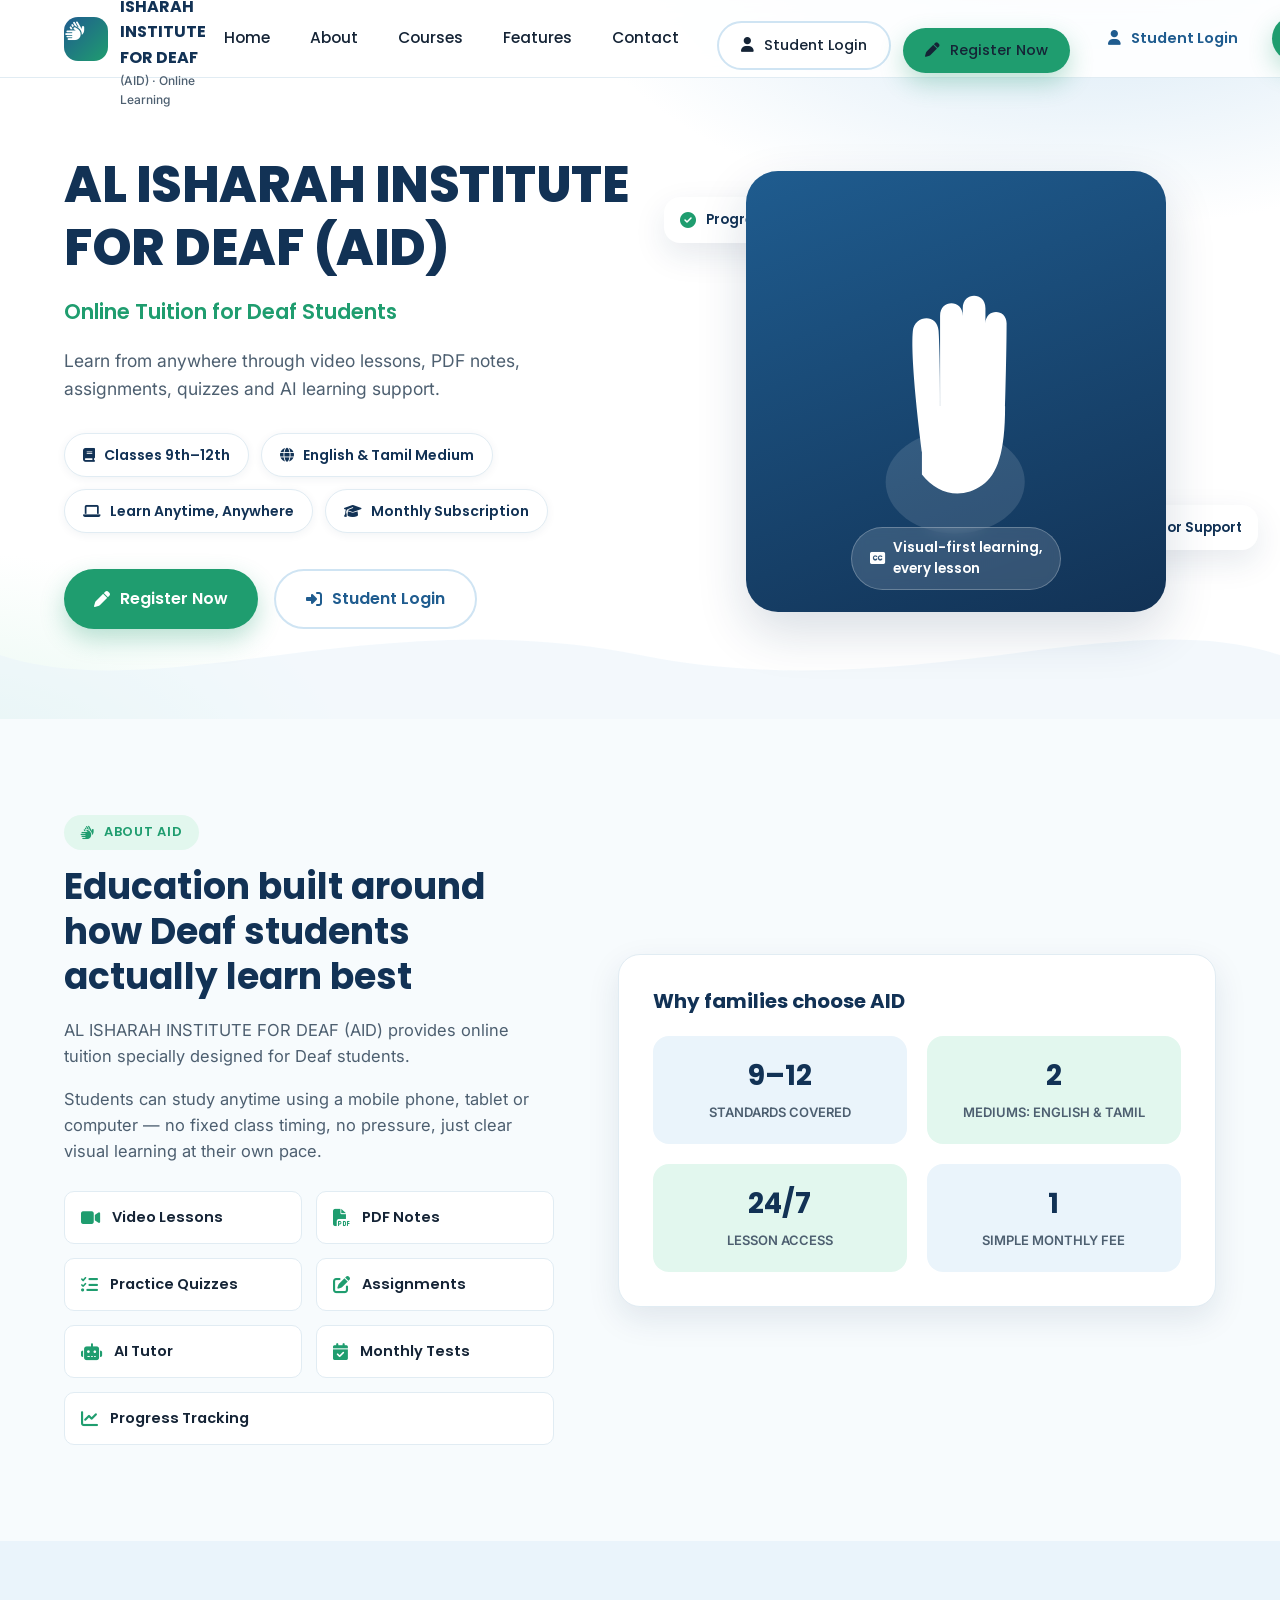
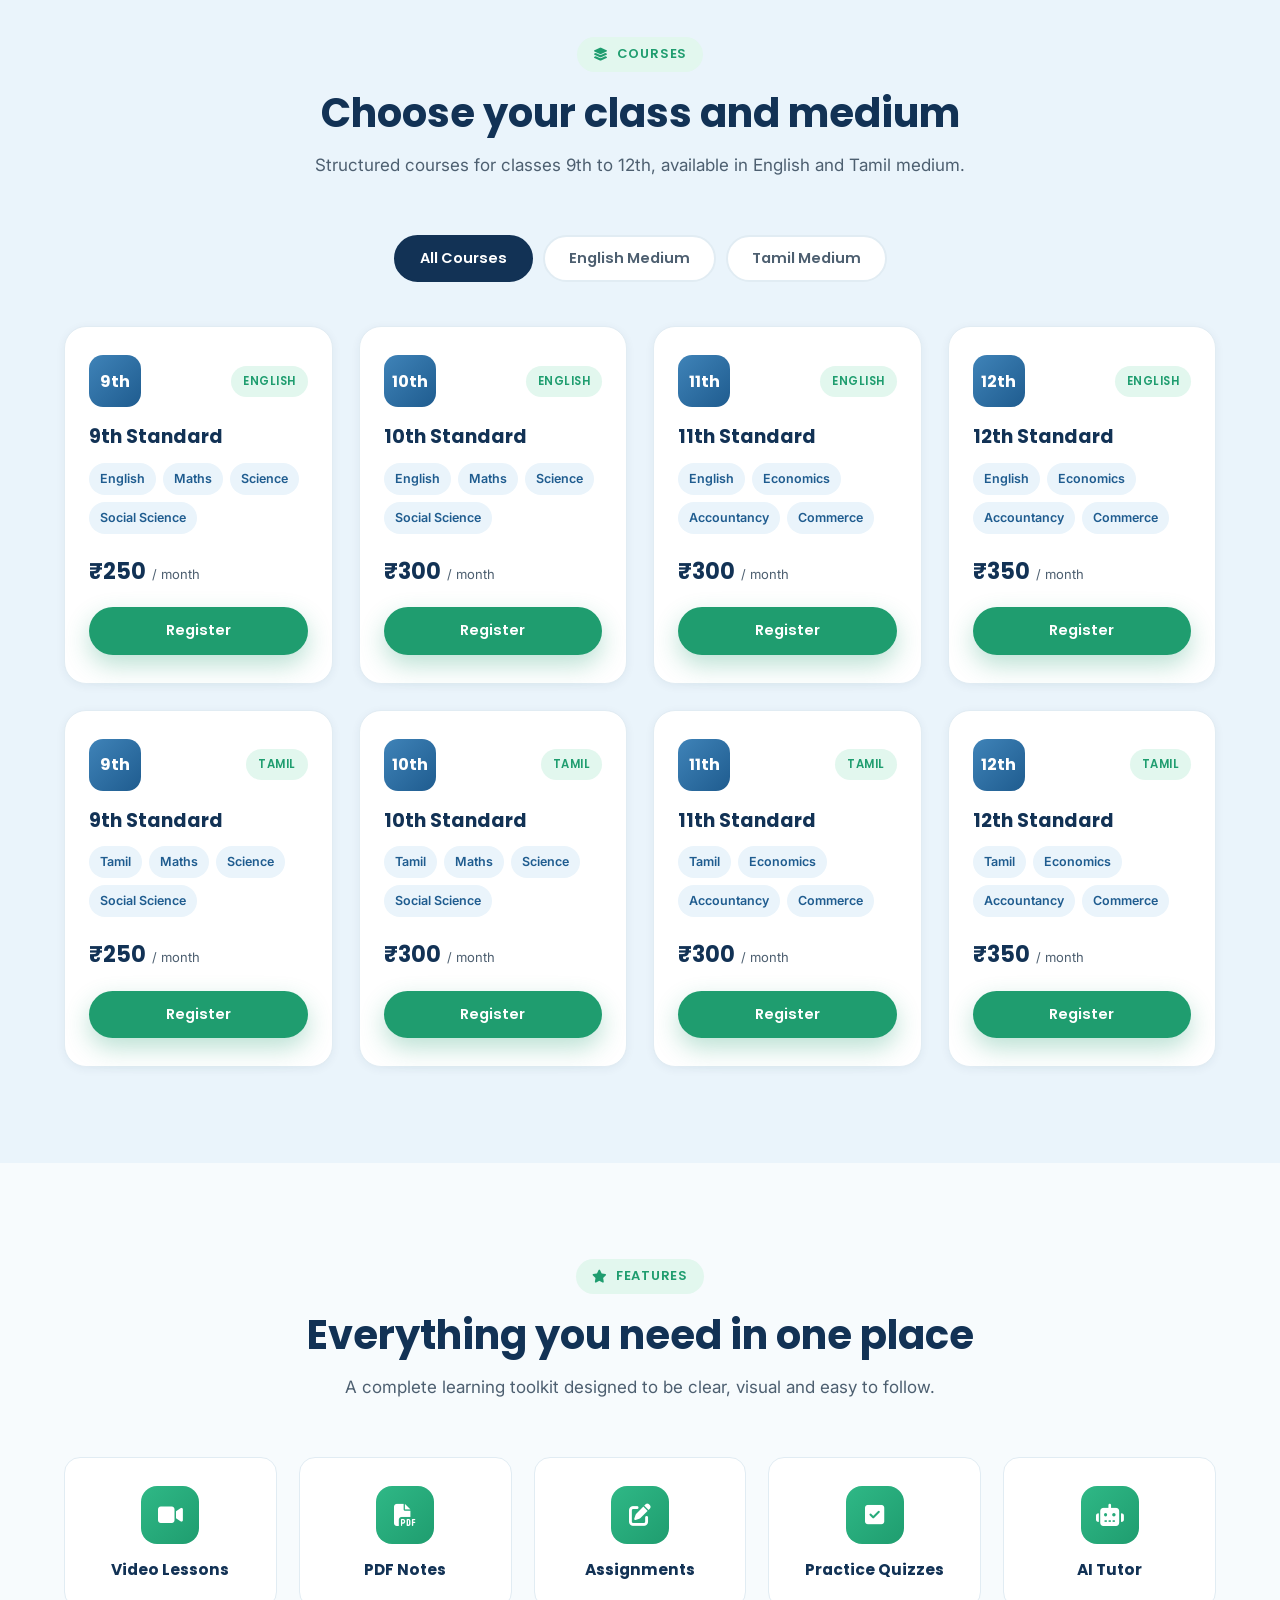
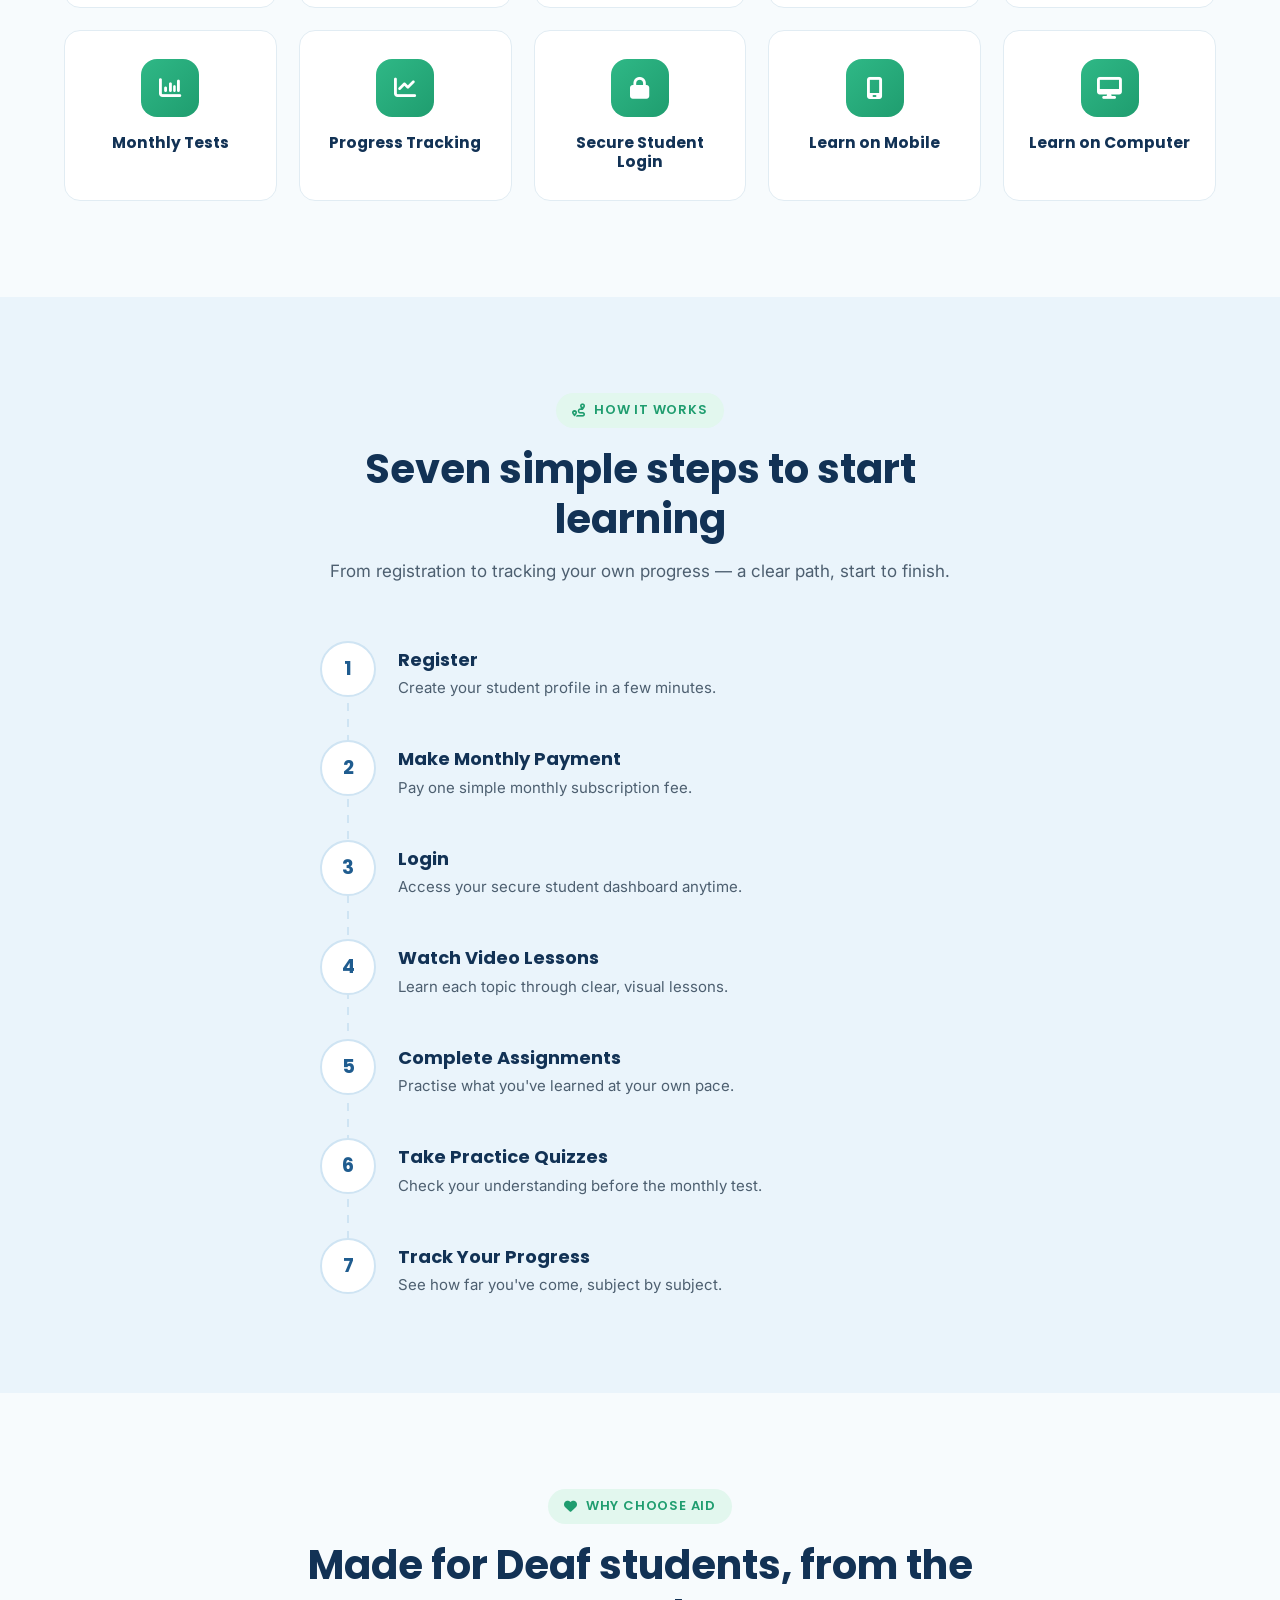
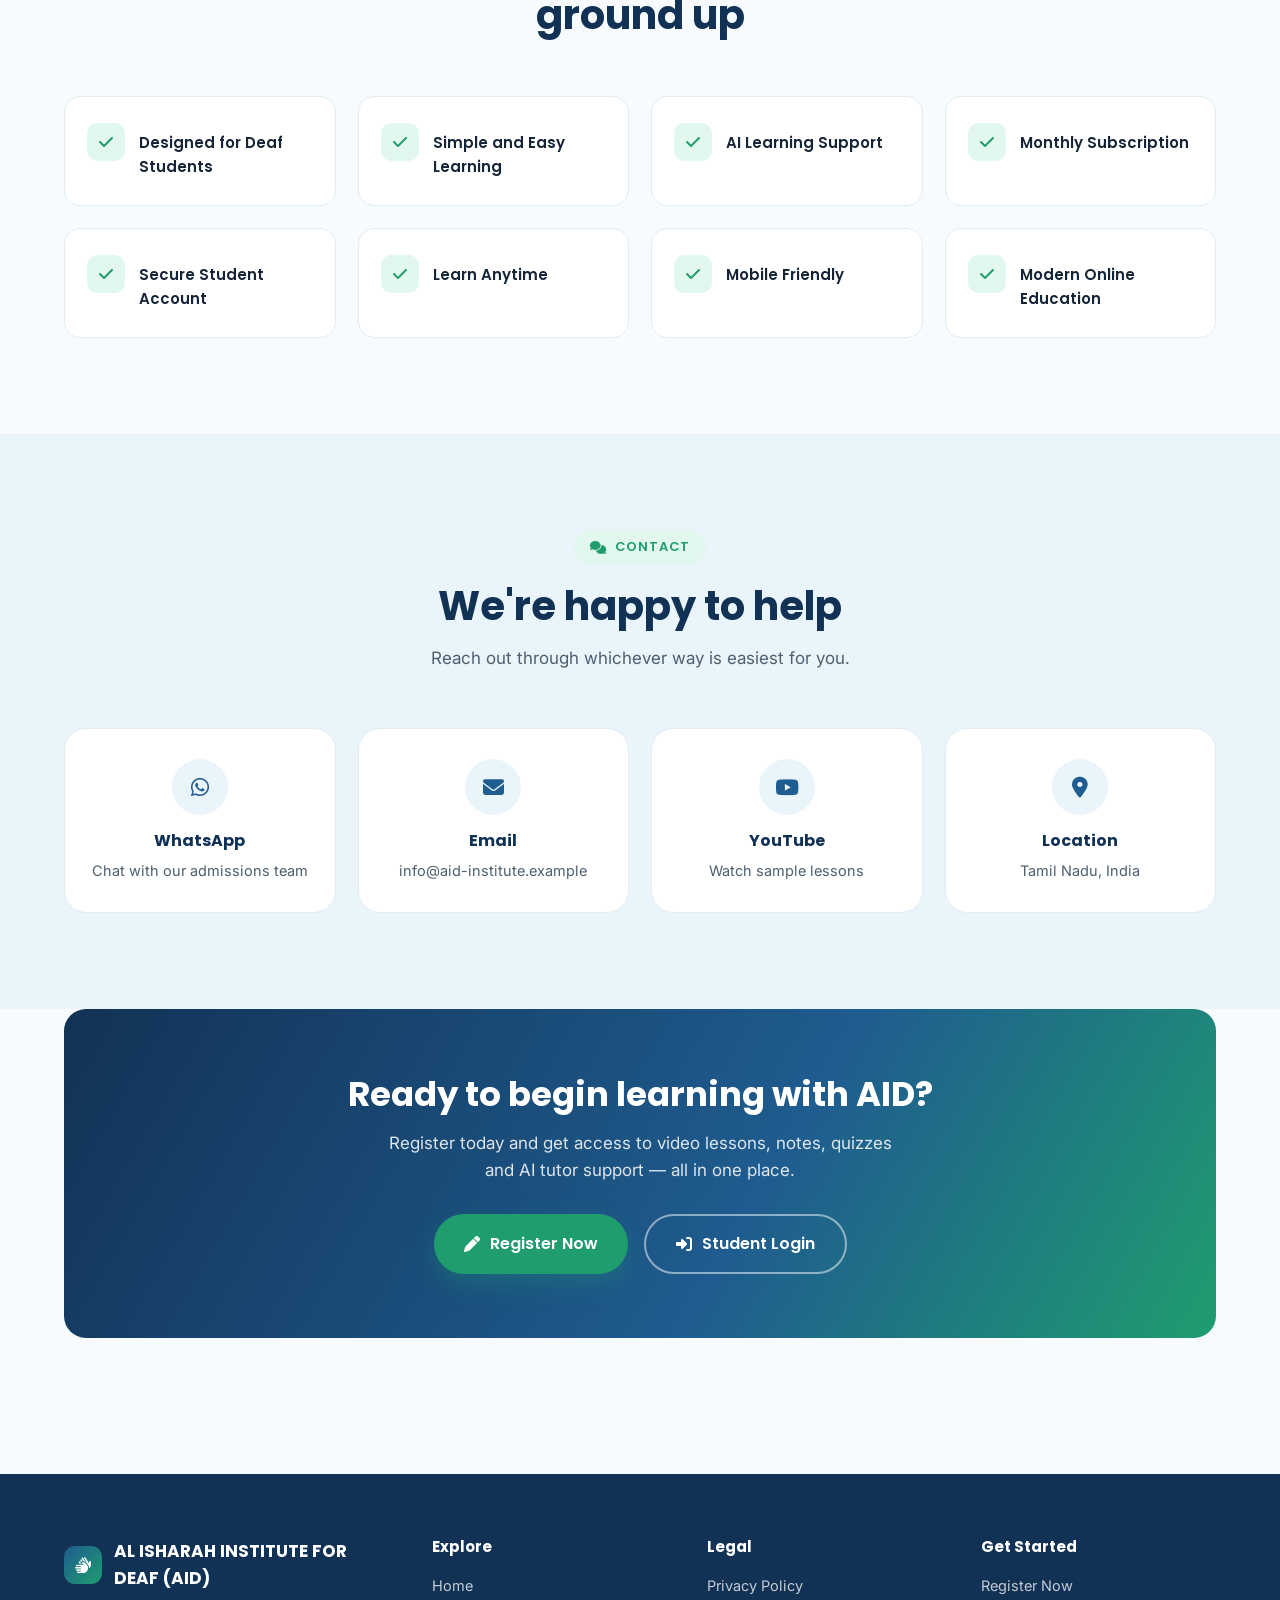
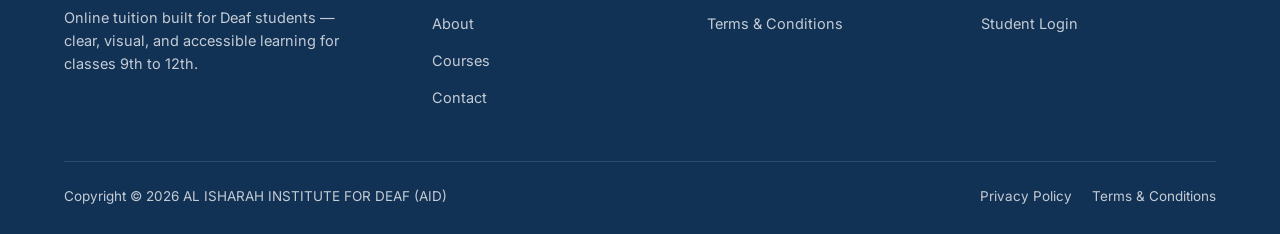
==== index.html @ 4d2e0f4c "Add files via upload" ====
<!DOCTYPE html>
<html lang="en">
<head>
<meta charset="UTF-8">
<meta name="viewport" content="width=device-width, initial-scale=1.0">
<title>AL ISHARAH INSTITUTE FOR DEAF (AID) — Online Tuition for Deaf Students</title>
<meta name="description" content="AL ISHARAH INSTITUTE FOR DEAF (AID) — online tuition for Deaf students, classes 9th to 12th, English and Tamil medium. Video lessons, notes, quizzes and AI tutor support.">

<!-- Google Fonts: Poppins for headings (rounded, friendly, highly legible), Inter for body (accessible, clean) -->
<link rel="preconnect" href="https://fonts.googleapis.com">
<link rel="preconnect" href="https://fonts.gstatic.com" crossorigin>
<link href="https://fonts.googleapis.com/css2?family=Poppins:wght@500;600;700;800&family=Inter:wght@400;500;600;700&display=swap" rel="stylesheet">

<!-- Font Awesome -->
<link rel="stylesheet" href="https://cdnjs.cloudflare.com/ajax/libs/font-awesome/6.5.1/css/all.min.css">

<style>
/* ===================================================================
   1. DESIGN TOKENS
=================================================================== */
:root{
  /* Colors */
  --blue-900:#123255;
  --blue-700:#1f5c8f;
  --blue-500:#3f83b8;
  --blue-200:#cfe4f3;
  --blue-100:#eaf4fb;
  --green-600:#1f9d6f;
  --green-500:#2fb886;
  --green-100:#e2f7ee;
  --white:#ffffff;
  --ink:#152436;
  --ink-soft:#4d5f70;
  --line:#e1ecf3;
  --bg:#f7fbfd;

  /* Type */
  --font-head:'Poppins', sans-serif;
  --font-body:'Inter', sans-serif;

  /* Radius / shadow */
  --r-lg:22px;
  --r-md:16px;
  --r-sm:10px;
  --shadow-sm:0 2px 10px rgba(18,50,85,0.06);
  --shadow-md:0 12px 32px rgba(18,50,85,0.10);
  --shadow-lg:0 20px 50px rgba(18,50,85,0.16);

  --header-h:78px;
}

*{ margin:0; padding:0; box-sizing:border-box; }
html{ scroll-behavior:smooth; }

@media (prefers-reduced-motion: reduce){
  html{ scroll-behavior:auto; }
  *, *::before, *::after{ animation-duration:0.001ms !important; animation-iteration-count:1 !important; transition-duration:0.001ms !important; scroll-behavior:auto !important; }
}

body{
  font-family:var(--font-body);
  color:var(--ink);
  background:var(--bg);
  line-height:1.6;
  font-size:17px;
  -webkit-font-smoothing:antialiased;
}

img{ max-width:100%; display:block; }
a{ text-decoration:none; color:inherit; }
ul{ list-style:none; }
button{ font-family:inherit; cursor:pointer; border:none; background:none; }

h1,h2,h3,h4{ font-family:var(--font-head); color:var(--blue-900); line-height:1.25; }

.container{ width:100%; max-width:1200px; margin:0 auto; padding:0 24px; }

/* visible keyboard focus everywhere — important for accessibility */
a:focus-visible, button:focus-visible, input:focus-visible{
  outline:3px solid var(--green-600);
  outline-offset:3px;
  border-radius:6px;
}

.eyebrow{
  display:inline-flex; align-items:center; gap:8px;
  font-family:var(--font-head); font-weight:600; font-size:13px;
  letter-spacing:.06em; text-transform:uppercase;
  color:var(--green-600);
  background:var(--green-100);
  padding:7px 16px; border-radius:100px;
  margin-bottom:16px;
}

.section{ padding:96px 0; }
.section-head{ text-align:center; max-width:680px; margin:0 auto 56px; }
.section-head h2{ font-size:clamp(28px,4vw,40px); margin-bottom:14px; }
.section-head p{ color:var(--ink-soft); font-size:17px; }

.section-alt{ background:var(--blue-100); }

/* Buttons */
.btn{
  display:inline-flex; align-items:center; justify-content:center; gap:10px;
  font-family:var(--font-head); font-weight:600; font-size:16px;
  padding:15px 30px; border-radius:100px;
  transition:transform .25s ease, box-shadow .25s ease, background .25s ease;
  white-space:nowrap;
}
.btn-primary{ background:var(--green-600); color:var(--white); box-shadow:0 10px 24px rgba(31,157,111,.30); }
.btn-primary:hover{ background:var(--green-500); transform:translateY(-3px); box-shadow:0 14px 30px rgba(31,157,111,.38); }
.btn-outline{ background:var(--white); color:var(--blue-700); border:2px solid var(--blue-200); }
.btn-outline:hover{ border-color:var(--blue-500); transform:translateY(-3px); box-shadow:var(--shadow-md); }
.btn-ghost{ color:var(--blue-700); font-weight:600; }
.btn-block{ width:100%; }

/* ===================================================================
   2. SCROLL REVEAL
=================================================================== */
.reveal{ opacity:0; transform:translateY(28px); transition:opacity .7s ease, transform .7s ease; }
.reveal.in{ opacity:1; transform:translateY(0); }

/* ===================================================================
   3. PRELOADER — signature motif: a soundwave settles into a calm,
   steady line, then resolves into the AID mark. It represents the
   institute's core idea: turning sound-based learning into a clear,
   visual, steady experience.
=================================================================== */
#preloader{
  position:fixed; inset:0; z-index:9999;
  background:var(--blue-900);
  display:flex; align-items:center; justify-content:center; flex-direction:column; gap:22px;
  transition:opacity .6s ease, visibility .6s ease;
}
#preloader.hidden{ opacity:0; visibility:hidden; pointer-events:none; }
.pre-mark{ font-family:var(--font-head); font-weight:700; color:var(--white); font-size:20px; letter-spacing:.04em; }
.pre-wave{ width:180px; height:60px; }
.pre-wave path{
  fill:none; stroke:var(--green-500); stroke-width:4; stroke-linecap:round;
  stroke-dasharray:400; stroke-dashoffset:400;
  animation:preDraw 1.6s ease forwards infinite alternate;
}
@keyframes preDraw{ to{ stroke-dashoffset:0; } }

/* ===================================================================
   4. HEADER
=================================================================== */
header{
  position:fixed; top:0; left:0; right:0; z-index:1000;
  height:var(--header-h);
  background:rgba(255,255,255,.9);
  backdrop-filter:blur(10px);
  border-bottom:1px solid var(--line);
  transition:box-shadow .3s ease, background .3s ease;
}
header.scrolled{ box-shadow:var(--shadow-sm); background:rgba(255,255,255,.98); }

.nav-wrap{
  height:100%; display:flex; align-items:center; justify-content:space-between; gap:16px;
}
.logo{
  display:flex; align-items:center; gap:12px;
  font-family:var(--font-head); font-weight:700; font-size:16px; color:var(--blue-900);
}
.logo-badge{
  width:44px; height:44px; border-radius:14px; flex:none;
  background:linear-gradient(135deg, var(--blue-700), var(--green-600));
  display:flex; align-items:center; justify-content:center;
  color:var(--white); font-size:19px;
}
.logo span{ display:block; }
.logo small{ display:block; font-family:var(--font-body); font-weight:500; color:var(--ink-soft); font-size:12px; }

.nav-menu{ display:flex; align-items:center; gap:36px; }
.nav-menu a{
  font-family:var(--font-head); font-weight:500; font-size:15.5px; color:var(--ink);
  position:relative; padding:6px 2px;
}
.nav-menu a::after{
  content:''; position:absolute; left:0; bottom:-2px; width:0; height:2px;
  background:var(--green-600); transition:width .25s ease;
}
.nav-menu a:hover::after, .nav-menu a:focus-visible::after{ width:100%; }

.nav-actions{ display:flex; align-items:center; gap:12px; }
.nav-actions .btn{ padding:11px 22px; font-size:14.5px; }

.burger{
  display:none; width:46px; height:46px; align-items:center; justify-content:center;
  border-radius:12px; background:var(--blue-100); color:var(--blue-700); font-size:20px;
}

@media (max-width:960px){
  .nav-menu{
    position:fixed; top:var(--header-h); left:0; right:0;
    background:var(--white); flex-direction:column; align-items:stretch;
    gap:0; padding:8px 24px 20px; border-bottom:1px solid var(--line);
    transform:translateY(-12px); opacity:0; visibility:hidden;
    transition:all .3s ease;
  }
  .nav-menu.open{ transform:translateY(0); opacity:1; visibility:visible; }
  .nav-menu a{ padding:14px 4px; border-bottom:1px solid var(--line); }
  .nav-menu a::after{ display:none; }
  .nav-actions .btn-ghost{ display:none; }
  .burger{ display:flex; }
  .logo small{ display:none; }
}
@media (max-width:600px){
  .nav-actions .btn span{ display:none; }
  .nav-actions .btn{ padding:11px 16px; }
}

/* ===================================================================
   5. HERO
=================================================================== */
.hero{
  position:relative; overflow:hidden;
  padding:calc(var(--header-h) + 76px) 0 90px;
  background:
    radial-gradient(900px 500px at 85% -10%, var(--blue-200) 0%, transparent 60%),
    radial-gradient(700px 400px at -5% 110%, var(--green-100) 0%, transparent 60%),
    var(--white);
}
.hero-wave-bg{ position:absolute; left:0; right:0; bottom:0; width:100%; opacity:.55; }
.hero-grid{
  display:grid; grid-template-columns:1.05fr .95fr; gap:56px; align-items:center;
  position:relative; z-index:2;
}
.hero-copy h1{
  font-size:clamp(32px,4.2vw,50px); font-weight:800; letter-spacing:-.01em; margin-bottom:16px;
}
.hero-copy .subtitle{
  font-family:var(--font-head); font-weight:600; color:var(--green-600); font-size:clamp(17px,2vw,21px);
  margin-bottom:18px;
}
.hero-copy p.desc{ color:var(--ink-soft); font-size:17.5px; max-width:540px; margin-bottom:30px; }

.badges{ display:flex; flex-wrap:wrap; gap:12px; margin-bottom:36px; }
.badge{
  display:flex; align-items:center; gap:9px;
  background:var(--white); border:1px solid var(--line); border-radius:100px;
  padding:10px 18px; font-family:var(--font-head); font-weight:600; font-size:14px; color:var(--blue-900);
  box-shadow:var(--shadow-sm);
  transition:transform .25s ease, box-shadow .25s ease;
}
.badge:hover{ transform:translateY(-3px); box-shadow:var(--shadow-md); }

.hero-cta{ display:flex; flex-wrap:wrap; gap:16px; }

/* Hero visual: signing hand illustration, gently waving — plain,
   respectful visual anchor rather than a stock photo */
.hero-visual{ position:relative; display:flex; align-items:center; justify-content:center; }
.hero-card{
  position:relative; width:100%; max-width:420px; aspect-ratio:1/1.05;
  background:linear-gradient(160deg, var(--blue-700), var(--blue-900));
  border-radius:32px; box-shadow:var(--shadow-lg);
  display:flex; align-items:center; justify-content:center; overflow:hidden;
}
.hero-card svg{ width:72%; }
.hero-hand{ transform-origin:80% 85%; animation:wave 2.6s ease-in-out infinite; }
@keyframes wave{
  0%,100%{ transform:rotate(0deg); }
  25%{ transform:rotate(-14deg); }
  50%{ transform:rotate(0deg); }
  75%{ transform:rotate(-8deg); }
}
.hero-caption-chip{
  position:absolute; left:50%; bottom:22px; transform:translateX(-50%);
  background:rgba(255,255,255,.14); backdrop-filter:blur(6px);
  color:var(--white); font-family:var(--font-head); font-weight:600; font-size:13.5px;
  padding:9px 18px; border-radius:100px; border:1px solid rgba(255,255,255,.25);
  display:flex; align-items:center; gap:8px;
}
.float-chip{
  position:absolute; background:var(--white); border-radius:16px; box-shadow:var(--shadow-md);
  padding:12px 16px; display:flex; align-items:center; gap:10px;
  font-family:var(--font-head); font-weight:600; font-size:13.5px; color:var(--blue-900);
  animation:floaty 4.5s ease-in-out infinite;
}
.float-chip i{ color:var(--green-600); font-size:16px; }
.chip-1{ top:6%; left:-6%; animation-delay:0s; }
.chip-2{ bottom:14%; right:-8%; animation-delay:1.4s; }
@keyframes floaty{ 0%,100%{ transform:translateY(0); } 50%{ transform:translateY(-10px); } }

@media (max-width:960px){
  .hero-grid{ grid-template-columns:1fr; }
  .hero-visual{ order:-1; }
  .float-chip{ display:none; }
}

/* ===================================================================
   6. ABOUT
=================================================================== */
.about-grid{ display:grid; grid-template-columns:.9fr 1.1fr; gap:64px; align-items:center; }
.about-copy p{ color:var(--ink-soft); margin-bottom:16px; font-size:16.5px; }
.about-copy .eyebrow{ margin-bottom:14px; }
.about-copy h2{ font-size:clamp(26px,3.4vw,36px); margin-bottom:18px; }

.learn-list{ display:grid; grid-template-columns:1fr 1fr; gap:14px; margin-top:26px; }
.learn-item{
  display:flex; align-items:center; gap:12px;
  background:var(--white); border:1px solid var(--line); border-radius:var(--r-sm);
  padding:14px 16px; font-family:var(--font-head); font-weight:600; font-size:14.5px;
  transition:transform .25s ease, box-shadow .25s ease, border-color .25s ease;
}
.learn-item:hover{ transform:translateY(-3px); box-shadow:var(--shadow-sm); border-color:var(--blue-200); }
.learn-item i{ color:var(--green-600); font-size:17px; flex:none; }

.about-visual{ position:relative; }
.about-panel{
  background:var(--white); border:1px solid var(--line); border-radius:var(--r-lg);
  box-shadow:var(--shadow-md); padding:34px; position:relative;
}
.about-stats{ display:grid; grid-template-columns:1fr 1fr; gap:20px; }
.stat{ text-align:center; padding:18px 10px; border-radius:var(--r-md); background:var(--blue-100); }
.stat b{ display:block; font-family:var(--font-head); font-size:28px; color:var(--blue-900); }
.stat span{ font-size:13px; color:var(--ink-soft); font-weight:600; }
.stat.green{ background:var(--green-100); }

/* ===================================================================
   7. COURSES
=================================================================== */
.medium-toggle{
  display:flex; justify-content:center; gap:10px; margin-bottom:44px;
}
.medium-toggle button{
  font-family:var(--font-head); font-weight:600; font-size:14.5px;
  padding:11px 24px; border-radius:100px; border:2px solid var(--line); background:var(--white); color:var(--ink-soft);
  transition:all .25s ease;
}
.medium-toggle button.active{ background:var(--blue-900); border-color:var(--blue-900); color:var(--white); }

.course-grid{ display:grid; grid-template-columns:repeat(4,1fr); gap:26px; }
.course-card{
  background:var(--white); border:1px solid var(--line); border-radius:var(--r-lg);
  padding:28px 24px; box-shadow:var(--shadow-sm); display:flex; flex-direction:column;
  transition:transform .3s ease, box-shadow .3s ease, border-color .3s ease;
}
.course-card:hover{ transform:translateY(-8px); box-shadow:var(--shadow-lg); border-color:var(--blue-200); }
.course-top{ display:flex; align-items:center; justify-content:space-between; margin-bottom:18px; }
.course-class{
  width:52px; height:52px; border-radius:14px;
  background:linear-gradient(135deg, var(--blue-500), var(--blue-700));
  color:var(--white); font-family:var(--font-head); font-weight:700; font-size:16px;
  display:flex; align-items:center; justify-content:center;
}
.medium-tag{
  font-family:var(--font-head); font-weight:600; font-size:11.5px; text-transform:uppercase; letter-spacing:.04em;
  padding:6px 12px; border-radius:100px; background:var(--green-100); color:var(--green-600);
}
.course-card h3{ font-size:19px; margin-bottom:14px; }
.subject-list{ display:flex; flex-wrap:wrap; gap:7px; margin-bottom:20px; flex:1; }
.subject-list span{
  font-size:12.5px; font-weight:600; color:var(--blue-700); background:var(--blue-100);
  padding:6px 11px; border-radius:100px;
}
.course-fee{ display:flex; align-items:baseline; gap:6px; margin-bottom:18px; }
.course-fee b{ font-family:var(--font-head); font-size:22px; color:var(--blue-900); }
.course-fee span{ font-size:13px; color:var(--ink-soft); }
.course-card .btn{ font-size:14.5px; padding:12px; }

@media (max-width:1080px){ .course-grid{ grid-template-columns:repeat(2,1fr); } }
@media (max-width:600px){ .course-grid{ grid-template-columns:1fr; } .about-grid{ grid-template-columns:1fr; } .learn-list{ grid-template-columns:1fr; } }

/* ===================================================================
   8. FEATURES
=================================================================== */
.feature-grid{ display:grid; grid-template-columns:repeat(5,1fr); gap:22px; }
.feature-card{
  background:var(--white); border:1px solid var(--line); border-radius:var(--r-md);
  padding:28px 20px; text-align:center;
  transition:transform .3s ease, box-shadow .3s ease, background .3s ease;
}
.feature-card:hover{ transform:translateY(-6px); box-shadow:var(--shadow-md); background:var(--blue-100); }
.feature-icon{
  width:58px; height:58px; border-radius:16px; margin:0 auto 16px;
  background:linear-gradient(135deg, var(--green-500), var(--green-600));
  color:var(--white); display:flex; align-items:center; justify-content:center; font-size:22px;
}
.feature-card h3{ font-size:15.5px; }
@media (max-width:960px){ .feature-grid{ grid-template-columns:repeat(3,1fr); } }
@media (max-width:600px){ .feature-grid{ grid-template-columns:repeat(2,1fr); } }

/* ===================================================================
   9. HOW IT WORKS — vertical timeline (a real ordered process)
=================================================================== */
.timeline{ max-width:640px; margin:0 auto; position:relative; }
.timeline::before{
  content:''; position:absolute; left:27px; top:14px; bottom:14px; width:2px;
  background:repeating-linear-gradient(to bottom, var(--blue-200) 0 8px, transparent 8px 16px);
}
.tl-item{ display:flex; gap:22px; padding-bottom:40px; position:relative; }
.tl-item:last-child{ padding-bottom:0; }
.tl-num{
  flex:none; width:56px; height:56px; border-radius:50%;
  background:var(--white); border:2px solid var(--blue-200);
  display:flex; align-items:center; justify-content:center;
  font-family:var(--font-head); font-weight:700; font-size:19px; color:var(--blue-700);
  z-index:1; transition:all .3s ease;
}
.tl-item:hover .tl-num{ background:var(--green-600); border-color:var(--green-600); color:var(--white); }
.tl-body{ padding-top:8px; }
.tl-body h3{ font-size:18px; margin-bottom:5px; }
.tl-body p{ color:var(--ink-soft); font-size:15px; }

/* ===================================================================
   10. WHY CHOOSE
=================================================================== */
.why-grid{ display:grid; grid-template-columns:repeat(4,1fr); gap:22px; }
.why-card{
  background:var(--white); border:1px solid var(--line); border-radius:var(--r-md);
  padding:26px 22px; display:flex; align-items:flex-start; gap:14px;
  transition:transform .3s ease, box-shadow .3s ease;
}
.why-card:hover{ transform:translateY(-5px); box-shadow:var(--shadow-md); }
.why-card i{
  flex:none; width:38px; height:38px; border-radius:10px; background:var(--green-100); color:var(--green-600);
  display:flex; align-items:center; justify-content:center; font-size:16px;
}
.why-card span{ font-family:var(--font-head); font-weight:600; font-size:15px; padding-top:8px; }
@media (max-width:960px){ .why-grid{ grid-template-columns:repeat(2,1fr); } }
@media (max-width:600px){ .why-grid{ grid-template-columns:1fr; } }

/* ===================================================================
   11. CONTACT
=================================================================== */
.contact-grid{ display:grid; grid-template-columns:repeat(4,1fr); gap:22px; }
.contact-card{
  background:var(--white); border:1px solid var(--line); border-radius:var(--r-lg);
  padding:30px 22px; text-align:center;
  transition:transform .3s ease, box-shadow .3s ease, border-color .3s ease;
}
.contact-card:hover{ transform:translateY(-6px); box-shadow:var(--shadow-md); border-color:var(--blue-200); }
.contact-icon{
  width:56px; height:56px; border-radius:50%; margin:0 auto 16px;
  background:var(--blue-100); color:var(--blue-700); display:flex; align-items:center; justify-content:center; font-size:21px;
}
.contact-card h3{ font-size:16px; margin-bottom:8px; }
.contact-card p{ color:var(--ink-soft); font-size:14.5px; }
@media (max-width:960px){ .contact-grid{ grid-template-columns:repeat(2,1fr); } }
@media (max-width:600px){ .contact-grid{ grid-template-columns:1fr; } }

/* ===================================================================
   12. FINAL CTA
=================================================================== */
.cta-band{
  background:linear-gradient(120deg, var(--blue-900), var(--blue-700) 60%, var(--green-600));
  border-radius:var(--r-lg); padding:64px 48px; text-align:center; color:var(--white);
  position:relative; overflow:hidden;
}
.cta-band h2{ color:var(--white); font-size:clamp(24px,3.4vw,34px); margin-bottom:14px; }
.cta-band p{ color:rgba(255,255,255,.85); max-width:520px; margin:0 auto 30px; }
.cta-actions{ display:flex; justify-content:center; gap:16px; flex-wrap:wrap; }
.cta-band .btn-outline{ background:transparent; color:var(--white); border-color:rgba(255,255,255,.5); }
.cta-band .btn-outline:hover{ background:rgba(255,255,255,.12); border-color:var(--white); }

/* ===================================================================
   13. FOOTER
=================================================================== */
footer{ background:var(--blue-900); color:rgba(255,255,255,.75); padding:64px 0 26px; margin-top:40px; }
.footer-grid{ display:grid; grid-template-columns:1.4fr 1fr 1fr 1fr; gap:40px; padding-bottom:40px; border-bottom:1px solid rgba(255,255,255,.12); }
.footer-brand{ display:flex; align-items:center; gap:12px; color:var(--white); font-family:var(--font-head); font-weight:700; margin-bottom:14px; }
.footer-brand .logo-badge{ width:38px; height:38px; font-size:16px; border-radius:11px; }
.footer-col h4{ color:var(--white); font-size:15px; margin-bottom:16px; }
.footer-col ul li{ margin-bottom:10px; }
.footer-col a{ font-size:14.5px; transition:color .2s ease; }
.footer-col a:hover{ color:var(--white); }
.footer-bottom{ display:flex; justify-content:space-between; align-items:center; flex-wrap:wrap; gap:10px; padding-top:24px; font-size:13.5px; }
.footer-legal{ display:flex; gap:20px; }
@media (max-width:800px){ .footer-grid{ grid-template-columns:1fr 1fr; } }
@media (max-width:520px){ .footer-grid{ grid-template-columns:1fr; } }

/* ===================================================================
   14. BACK TO TOP
=================================================================== */
#backToTop{
  position:fixed; right:24px; bottom:24px; z-index:900;
  width:52px; height:52px; border-radius:50%;
  background:var(--green-600); color:var(--white); font-size:18px;
  display:flex; align-items:center; justify-content:center;
  box-shadow:var(--shadow-md);
  opacity:0; visibility:hidden; transform:translateY(12px);
  transition:all .3s ease;
}
#backToTop.show{ opacity:1; visibility:visible; transform:translateY(0); }
#backToTop:hover{ background:var(--green-500); transform:translateY(-4px); }

/* Utility */
.text-center{ text-align:center; }
</style>
</head>
<body>

<!-- ===================================================================
     PRELOADER
=================================================================== -->
<div id="preloader" aria-hidden="true">
  <svg class="pre-wave" viewBox="0 0 200 60" xmlns="http://www.w3.org/2000/svg">
    <path d="M0 30 Q10 5, 20 30 T 40 30 T 60 30 Q 80 5, 100 30 T 130 30 Q160 30 200 30" />
  </svg>
  <div class="pre-mark">AL ISHARAH INSTITUTE FOR DEAF</div>
</div>

<!-- ===================================================================
     HEADER
=================================================================== -->
<header id="siteHeader">
  <div class="container nav-wrap">
    <a href="#home" class="logo">
      <span class="logo-badge"><i class="fa-solid fa-hands"></i></span>
      <span>
        AL ISHARAH INSTITUTE FOR DEAF
        <small>(AID) &middot; Online Learning</small>
      </span>
    </a>

    <nav class="nav-menu" id="navMenu">
      <a href="#home">Home</a>
      <a href="#about">About</a>
      <a href="#courses">Courses</a>
      <a href="#features">Features</a>
      <a href="#contact">Contact</a>
      <div class="nav-actions" style="margin-top:14px;">
        <a href="#" class="btn btn-outline btn-block"><i class="fa-solid fa-user"></i> Student Login</a>
        <a href="#" class="btn btn-primary btn-block" style="margin-top:10px;"><i class="fa-solid fa-pen"></i> Register Now</a>
      </div>
    </nav>

    <div class="nav-actions">
      <a href="#" class="btn btn-ghost"><i class="fa-solid fa-user"></i> <span>Student Login</span></a>
      <a href="#" class="btn btn-primary"><i class="fa-solid fa-pen"></i> <span>Register Now</span></a>
    </div>

    <button class="burger" id="burgerBtn" aria-label="Open menu" aria-expanded="false" aria-controls="navMenu">
      <i class="fa-solid fa-bars"></i>
    </button>
  </div>
</header>

<!-- ===================================================================
     HERO
=================================================================== -->
<section class="hero" id="home">
  <div class="container hero-grid">
    <div class="hero-copy reveal">
      <h1>AL ISHARAH INSTITUTE FOR DEAF (AID)</h1>
      <p class="subtitle">Online Tuition for Deaf Students</p>
      <p class="desc">Learn from anywhere through video lessons, PDF notes, assignments, quizzes and AI learning support.</p>

      <div class="badges">
        <span class="badge"><i class="fa-solid fa-book"></i> Classes 9th–12th</span>
        <span class="badge"><i class="fa-solid fa-globe"></i> English &amp; Tamil Medium</span>
        <span class="badge"><i class="fa-solid fa-laptop"></i> Learn Anytime, Anywhere</span>
        <span class="badge"><i class="fa-solid fa-graduation-cap"></i> Monthly Subscription</span>
      </div>

      <div class="hero-cta">
        <a href="#" class="btn btn-primary"><i class="fa-solid fa-pen"></i> Register Now</a>
        <a href="#" class="btn btn-outline"><i class="fa-solid fa-right-to-bracket"></i> Student Login</a>
      </div>
    </div>

    <div class="hero-visual reveal">
      <div class="float-chip chip-1"><i class="fa-solid fa-circle-check"></i> Progress Tracked Daily</div>
      <div class="float-chip chip-2"><i class="fa-solid fa-robot"></i> AI Tutor Support</div>
      <div class="hero-card">
        <!-- Simple signing-hand illustration, gently waving -->
        <svg viewBox="0 0 200 220" xmlns="http://www.w3.org/2000/svg" aria-hidden="true">
          <g class="hero-hand">
            <ellipse cx="100" cy="170" rx="46" ry="34" fill="#ffffff" opacity="0.12"/>
            <path d="M78 150 C78 150 70 90 72 70 C73 60 88 58 89 70 C90 85 90 120 90 120 L90 60 C90 49 105 49 105 60 L105 120 L105 55 C105 44 120 44 120 55 L120 120 L120 65 C120 55 134 55 134 65 C134 85 133 120 133 120 C133 150 128 165 118 172 C104 182 88 178 78 165 Z"
                  fill="#ffffff"/>
          </g>
        </svg>
        <div class="hero-caption-chip"><i class="fa-solid fa-closed-captioning"></i> Visual-first learning, every lesson</div>
      </div>
    </div>
  </div>

  <svg class="hero-wave-bg" viewBox="0 0 1200 120" preserveAspectRatio="none" aria-hidden="true">
    <path d="M0,60 C150,110 350,10 600,60 C850,110 1050,10 1200,60 L1200,120 L0,120 Z" fill="#eaf4fb"/>
  </svg>
</section>

<!-- ===================================================================
     ABOUT
=================================================================== -->
<section class="section" id="about">
  <div class="container about-grid">
    <div class="about-copy reveal">
      <span class="eyebrow"><i class="fa-solid fa-hands"></i> About AID</span>
      <h2>Education built around how Deaf students actually learn best</h2>
      <p>AL ISHARAH INSTITUTE FOR DEAF (AID) provides online tuition specially designed for Deaf students.</p>
      <p>Students can study anytime using a mobile phone, tablet or computer — no fixed class timing, no pressure, just clear visual learning at their own pace.</p>

      <div class="learn-list">
        <div class="learn-item"><i class="fa-solid fa-video"></i> Video Lessons</div>
        <div class="learn-item"><i class="fa-solid fa-file-pdf"></i> PDF Notes</div>
        <div class="learn-item"><i class="fa-solid fa-list-check"></i> Practice Quizzes</div>
        <div class="learn-item"><i class="fa-solid fa-pen-to-square"></i> Assignments</div>
        <div class="learn-item"><i class="fa-solid fa-robot"></i> AI Tutor</div>
        <div class="learn-item"><i class="fa-solid fa-calendar-check"></i> Monthly Tests</div>
        <div class="learn-item" style="grid-column:1/-1;"><i class="fa-solid fa-chart-line"></i> Progress Tracking</div>
      </div>
    </div>

    <div class="about-visual reveal">
      <div class="about-panel">
        <h3 style="margin-bottom:22px;">Why families choose AID</h3>
        <div class="about-stats">
          <div class="stat"><b>9–12</b><span>STANDARDS COVERED</span></div>
          <div class="stat green"><b>2</b><span>MEDIUMS: ENGLISH &amp; TAMIL</span></div>
          <div class="stat green"><b>24/7</b><span>LESSON ACCESS</span></div>
          <div class="stat"><b>1</b><span>SIMPLE MONTHLY FEE</span></div>
        </div>
      </div>
    </div>
  </div>
</section>

<!-- ===================================================================
     COURSES
=================================================================== -->
<section class="section section-alt" id="courses">
  <div class="container">
    <div class="section-head reveal">
      <span class="eyebrow"><i class="fa-solid fa-layer-group"></i> Courses</span>
      <h2>Choose your class and medium</h2>
      <p>Structured courses for classes 9th to 12th, available in English and Tamil medium.</p>
    </div>

    <div class="medium-toggle reveal">
      <button class="active" data-filter="all">All Courses</button>
      <button data-filter="english">English Medium</button>
      <button data-filter="tamil">Tamil Medium</button>
    </div>

    <div class="course-grid" id="courseGrid">

      <div class="course-card reveal" data-medium="english">
        <div class="course-top"><span class="course-class">9th</span><span class="medium-tag">English</span></div>
        <h3>9th Standard</h3>
        <div class="subject-list"><span>English</span><span>Maths</span><span>Science</span><span>Social Science</span></div>
        <div class="course-fee"><b>₹250</b><span>/ month</span></div>
        <a href="#" class="btn btn-primary">Register</a>
      </div>

      <div class="course-card reveal" data-medium="english">
        <div class="course-top"><span class="course-class">10th</span><span class="medium-tag">English</span></div>
        <h3>10th Standard</h3>
        <div class="subject-list"><span>English</span><span>Maths</span><span>Science</span><span>Social Science</span></div>
        <div class="course-fee"><b>₹300</b><span>/ month</span></div>
        <a href="#" class="btn btn-primary">Register</a>
      </div>

      <div class="course-card reveal" data-medium="english">
        <div class="course-top"><span class="course-class">11th</span><span class="medium-tag">English</span></div>
        <h3>11th Standard</h3>
        <div class="subject-list"><span>English</span><span>Economics</span><span>Accountancy</span><span>Commerce</span></div>
        <div class="course-fee"><b>₹300</b><span>/ month</span></div>
        <a href="#" class="btn btn-primary">Register</a>
      </div>

      <div class="course-card reveal" data-medium="english">
        <div class="course-top"><span class="course-class">12th</span><span class="medium-tag">English</span></div>
        <h3>12th Standard</h3>
        <div class="subject-list"><span>English</span><span>Economics</span><span>Accountancy</span><span>Commerce</span></div>
        <div class="course-fee"><b>₹350</b><span>/ month</span></div>
        <a href="#" class="btn btn-primary">Register</a>
      </div>

      <div class="course-card reveal" data-medium="tamil">
        <div class="course-top"><span class="course-class">9th</span><span class="medium-tag">Tamil</span></div>
        <h3>9th Standard</h3>
        <div class="subject-list"><span>Tamil</span><span>Maths</span><span>Science</span><span>Social Science</span></div>
        <div class="course-fee"><b>₹250</b><span>/ month</span></div>
        <a href="#" class="btn btn-primary">Register</a>
      </div>

      <div class="course-card reveal" data-medium="tamil">
        <div class="course-top"><span class="course-class">10th</span><span class="medium-tag">Tamil</span></div>
        <h3>10th Standard</h3>
        <div class="subject-list"><span>Tamil</span><span>Maths</span><span>Science</span><span>Social Science</span></div>
        <div class="course-fee"><b>₹300</b><span>/ month</span></div>
        <a href="#" class="btn btn-primary">Register</a>
      </div>

      <div class="course-card reveal" data-medium="tamil">
        <div class="course-top"><span class="course-class">11th</span><span class="medium-tag">Tamil</span></div>
        <h3>11th Standard</h3>
        <div class="subject-list"><span>Tamil</span><span>Economics</span><span>Accountancy</span><span>Commerce</span></div>
        <div class="course-fee"><b>₹300</b><span>/ month</span></div>
        <a href="#" class="btn btn-primary">Register</a>
      </div>

      <div class="course-card reveal" data-medium="tamil">
        <div class="course-top"><span class="course-class">12th</span><span class="medium-tag">Tamil</span></div>
        <h3>12th Standard</h3>
        <div class="subject-list"><span>Tamil</span><span>Economics</span><span>Accountancy</span><span>Commerce</span></div>
        <div class="course-fee"><b>₹350</b><span>/ month</span></div>
        <a href="#" class="btn btn-primary">Register</a>
      </div>

    </div>
  </div>
</section>

<!-- ===================================================================
     FEATURES
=================================================================== -->
<section class="section" id="features">
  <div class="container">
    <div class="section-head reveal">
      <span class="eyebrow"><i class="fa-solid fa-star"></i> Features</span>
      <h2>Everything you need in one place</h2>
      <p>A complete learning toolkit designed to be clear, visual and easy to follow.</p>
    </div>

    <div class="feature-grid">
      <div class="feature-card reveal"><div class="feature-icon"><i class="fa-solid fa-video"></i></div><h3>Video Lessons</h3></div>
      <div class="feature-card reveal"><div class="feature-icon"><i class="fa-solid fa-file-pdf"></i></div><h3>PDF Notes</h3></div>
      <div class="feature-card reveal"><div class="feature-icon"><i class="fa-solid fa-pen-to-square"></i></div><h3>Assignments</h3></div>
      <div class="feature-card reveal"><div class="feature-icon"><i class="fa-solid fa-square-check"></i></div><h3>Practice Quizzes</h3></div>
      <div class="feature-card reveal"><div class="feature-icon"><i class="fa-solid fa-robot"></i></div><h3>AI Tutor</h3></div>
      <div class="feature-card reveal"><div class="feature-icon"><i class="fa-solid fa-chart-column"></i></div><h3>Monthly Tests</h3></div>
      <div class="feature-card reveal"><div class="feature-icon"><i class="fa-solid fa-chart-line"></i></div><h3>Progress Tracking</h3></div>
      <div class="feature-card reveal"><div class="feature-icon"><i class="fa-solid fa-lock"></i></div><h3>Secure Student Login</h3></div>
      <div class="feature-card reveal"><div class="feature-icon"><i class="fa-solid fa-mobile-screen"></i></div><h3>Learn on Mobile</h3></div>
      <div class="feature-card reveal"><div class="feature-icon"><i class="fa-solid fa-desktop"></i></div><h3>Learn on Computer</h3></div>
    </div>
  </div>
</section>

<!-- ===================================================================
     HOW IT WORKS
=================================================================== -->
<section class="section section-alt">
  <div class="container">
    <div class="section-head reveal">
      <span class="eyebrow"><i class="fa-solid fa-route"></i> How It Works</span>
      <h2>Seven simple steps to start learning</h2>
      <p>From registration to tracking your own progress — a clear path, start to finish.</p>
    </div>

    <div class="timeline">
      <div class="tl-item reveal"><div class="tl-num">1</div><div class="tl-body"><h3>Register</h3><p>Create your student profile in a few minutes.</p></div></div>
      <div class="tl-item reveal"><div class="tl-num">2</div><div class="tl-body"><h3>Make Monthly Payment</h3><p>Pay one simple monthly subscription fee.</p></div></div>
      <div class="tl-item reveal"><div class="tl-num">3</div><div class="tl-body"><h3>Login</h3><p>Access your secure student dashboard anytime.</p></div></div>
      <div class="tl-item reveal"><div class="tl-num">4</div><div class="tl-body"><h3>Watch Video Lessons</h3><p>Learn each topic through clear, visual lessons.</p></div></div>
      <div class="tl-item reveal"><div class="tl-num">5</div><div class="tl-body"><h3>Complete Assignments</h3><p>Practise what you've learned at your own pace.</p></div></div>
      <div class="tl-item reveal"><div class="tl-num">6</div><div class="tl-body"><h3>Take Practice Quizzes</h3><p>Check your understanding before the monthly test.</p></div></div>
      <div class="tl-item reveal"><div class="tl-num">7</div><div class="tl-body"><h3>Track Your Progress</h3><p>See how far you've come, subject by subject.</p></div></div>
    </div>
  </div>
</section>

<!-- ===================================================================
     WHY CHOOSE AID
=================================================================== -->
<section class="section">
  <div class="container">
    <div class="section-head reveal">
      <span class="eyebrow"><i class="fa-solid fa-heart"></i> Why Choose AID</span>
      <h2>Made for Deaf students, from the ground up</h2>
    </div>

    <div class="why-grid">
      <div class="why-card reveal"><i class="fa-solid fa-check"></i><span>Designed for Deaf Students</span></div>
      <div class="why-card reveal"><i class="fa-solid fa-check"></i><span>Simple and Easy Learning</span></div>
      <div class="why-card reveal"><i class="fa-solid fa-check"></i><span>AI Learning Support</span></div>
      <div class="why-card reveal"><i class="fa-solid fa-check"></i><span>Monthly Subscription</span></div>
      <div class="why-card reveal"><i class="fa-solid fa-check"></i><span>Secure Student Account</span></div>
      <div class="why-card reveal"><i class="fa-solid fa-check"></i><span>Learn Anytime</span></div>
      <div class="why-card reveal"><i class="fa-solid fa-check"></i><span>Mobile Friendly</span></div>
      <div class="why-card reveal"><i class="fa-solid fa-check"></i><span>Modern Online Education</span></div>
    </div>
  </div>
</section>

<!-- ===================================================================
     CONTACT
=================================================================== -->
<section class="section section-alt" id="contact">
  <div class="container">
    <div class="section-head reveal">
      <span class="eyebrow"><i class="fa-solid fa-comments"></i> Contact</span>
      <h2>We're happy to help</h2>
      <p>Reach out through whichever way is easiest for you.</p>
    </div>

    <div class="contact-grid">
      <div class="contact-card reveal">
        <div class="contact-icon"><i class="fa-brands fa-whatsapp"></i></div>
        <h3>WhatsApp</h3>
        <p>Chat with our admissions team</p>
      </div>
      <div class="contact-card reveal">
        <div class="contact-icon"><i class="fa-solid fa-envelope"></i></div>
        <h3>Email</h3>
        <p>info@aid-institute.example</p>
      </div>
      <div class="contact-card reveal">
        <div class="contact-icon"><i class="fa-brands fa-youtube"></i></div>
        <h3>YouTube</h3>
        <p>Watch sample lessons</p>
      </div>
      <div class="contact-card reveal">
        <div class="contact-icon"><i class="fa-solid fa-location-dot"></i></div>
        <h3>Location</h3>
        <p>Tamil Nadu, India</p>
      </div>
    </div>
  </div>
</section>

<!-- ===================================================================
     FINAL CTA
=================================================================== -->
<section class="section" style="padding-top:0;">
  <div class="container">
    <div class="cta-band reveal">
      <h2>Ready to begin learning with AID?</h2>
      <p>Register today and get access to video lessons, notes, quizzes and AI tutor support — all in one place.</p>
      <div class="cta-actions">
        <a href="#" class="btn btn-primary"><i class="fa-solid fa-pen"></i> Register Now</a>
        <a href="#" class="btn btn-outline"><i class="fa-solid fa-right-to-bracket"></i> Student Login</a>
      </div>
    </div>
  </div>
</section>

<!-- ===================================================================
     FOOTER
=================================================================== -->
<footer>
  <div class="container">
    <div class="footer-grid">
      <div>
        <div class="footer-brand">
          <span class="logo-badge"><i class="fa-solid fa-hands"></i></span>
          AL ISHARAH INSTITUTE FOR DEAF (AID)
        </div>
        <p style="font-size:14.5px; max-width:280px;">Online tuition built for Deaf students — clear, visual, and accessible learning for classes 9th to 12th.</p>
      </div>
      <div class="footer-col">
        <h4>Explore</h4>
        <ul>
          <li><a href="#home">Home</a></li>
          <li><a href="#about">About</a></li>
          <li><a href="#courses">Courses</a></li>
          <li><a href="#contact">Contact</a></li>
        </ul>
      </div>
      <div class="footer-col">
        <h4>Legal</h4>
        <ul>
          <li><a href="#">Privacy Policy</a></li>
          <li><a href="#">Terms &amp; Conditions</a></li>
        </ul>
      </div>
      <div class="footer-col">
        <h4>Get Started</h4>
        <ul>
          <li><a href="#">Register Now</a></li>
          <li><a href="#">Student Login</a></li>
        </ul>
      </div>
    </div>
    <div class="footer-bottom">
      <span>Copyright &copy; 2026 AL ISHARAH INSTITUTE FOR DEAF (AID)</span>
      <div class="footer-legal">
        <a href="#">Privacy Policy</a>
        <a href="#">Terms &amp; Conditions</a>
      </div>
    </div>
  </div>
</footer>

<button id="backToTop" aria-label="Back to top"><i class="fa-solid fa-arrow-up"></i></button>

<script>
/* =====================================================================
   JAVASCRIPT
===================================================================== */

// ---- Preloader ----
window.addEventListener('load', () => {
  const pre = document.getElementById('preloader');
  setTimeout(() => pre.classList.add('hidden'), 600);
});

// ---- Header scroll state ----
const header = document.getElementById('siteHeader');
const backToTop = document.getElementById('backToTop');
window.addEventListener('scroll', () => {
  const scrolled = window.scrollY > 20;
  header.classList.toggle('scrolled', scrolled);
  backToTop.classList.toggle('show', window.scrollY > 500);
});

// ---- Mobile nav toggle ----
const burgerBtn = document.getElementById('burgerBtn');
const navMenu = document.getElementById('navMenu');
burgerBtn.addEventListener('click', () => {
  const isOpen = navMenu.classList.toggle('open');
  burgerBtn.setAttribute('aria-expanded', isOpen);
  burgerBtn.innerHTML = isOpen ? '<i class="fa-solid fa-xmark"></i>' : '<i class="fa-solid fa-bars"></i>';
});
navMenu.querySelectorAll('a').forEach(link => {
  link.addEventListener('click', () => {
    navMenu.classList.remove('open');
    burgerBtn.setAttribute('aria-expanded', 'false');
    burgerBtn.innerHTML = '<i class="fa-solid fa-bars"></i>';
  });
});

// ---- Back to top ----
backToTop.addEventListener('click', () => {
  window.scrollTo({ top: 0, behavior: 'smooth' });
});

// ---- Scroll reveal animation ----
const revealEls = document.querySelectorAll('.reveal');
const revealObserver = new IntersectionObserver((entries) => {
  entries.forEach(entry => {
    if (entry.isIntersecting) {
      entry.target.classList.add('in');
      revealObserver.unobserve(entry.target);
    }
  });
}, { threshold: 0.15, rootMargin: '0px 0px -40px 0px' });
revealEls.forEach(el => revealObserver.observe(el));

// ---- Course medium filter (English / Tamil / All) ----
const filterButtons = document.querySelectorAll('.medium-toggle button');
const courseCards = document.querySelectorAll('.course-card');
filterButtons.forEach(btn => {
  btn.addEventListener('click', () => {
    filterButtons.forEach(b => b.classList.remove('active'));
    btn.classList.add('active');
    const filter = btn.dataset.filter;
    courseCards.forEach(card => {
      const show = filter === 'all' || card.dataset.medium === filter;
      card.style.display = show ? '' : 'none';
    });
  });
});
</script>
</body>
</html>
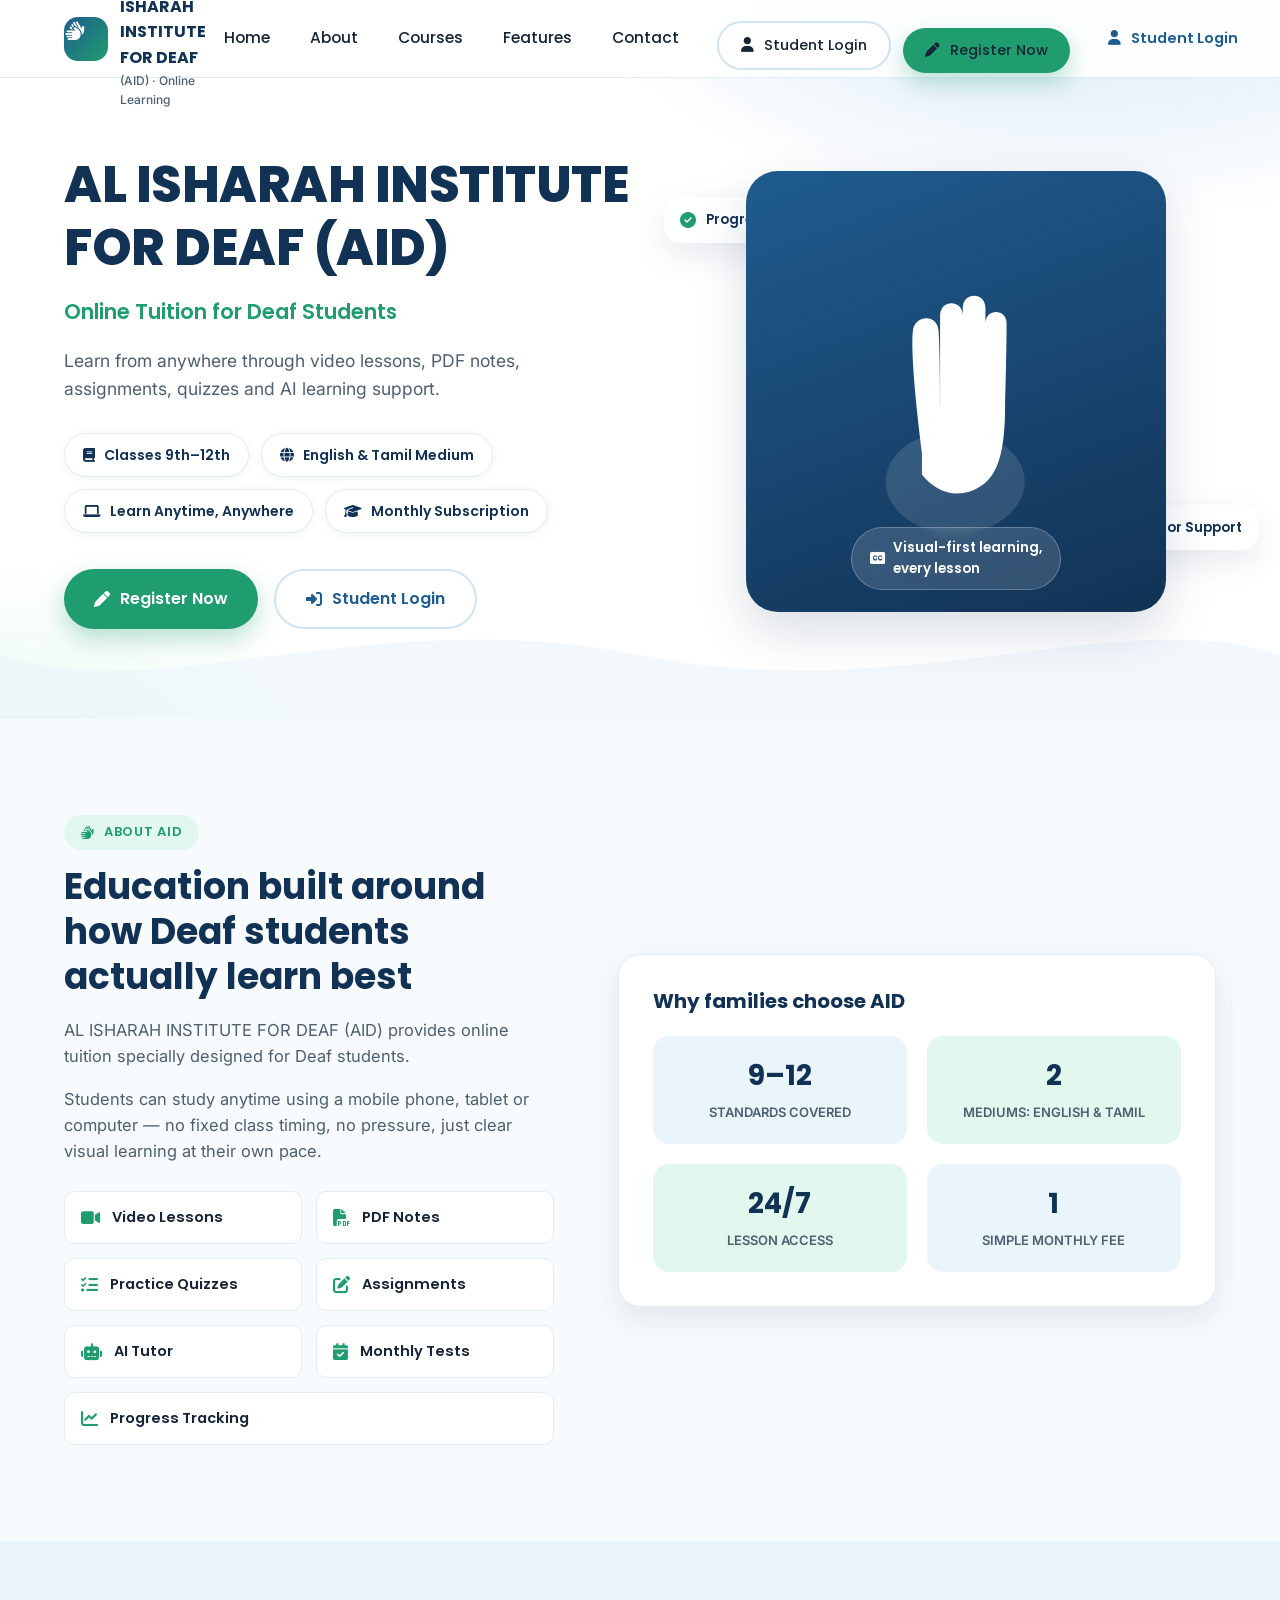
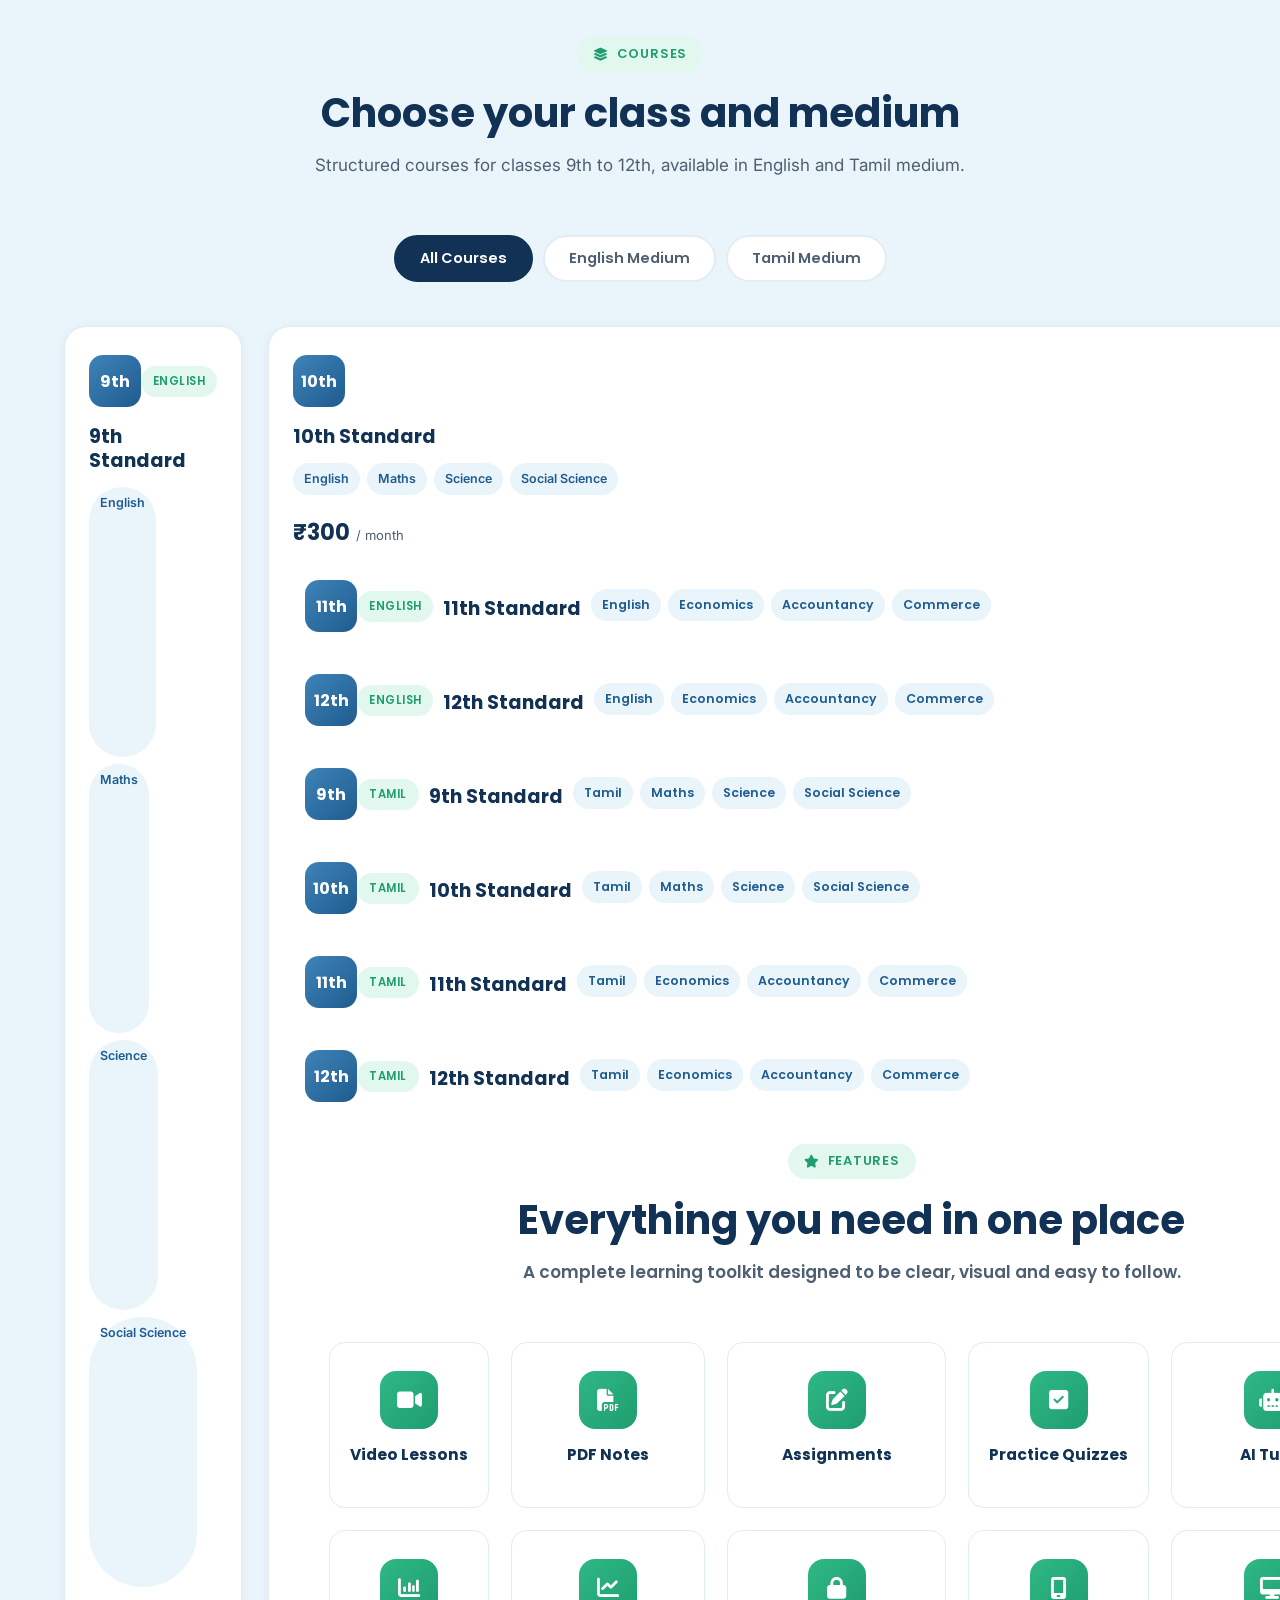
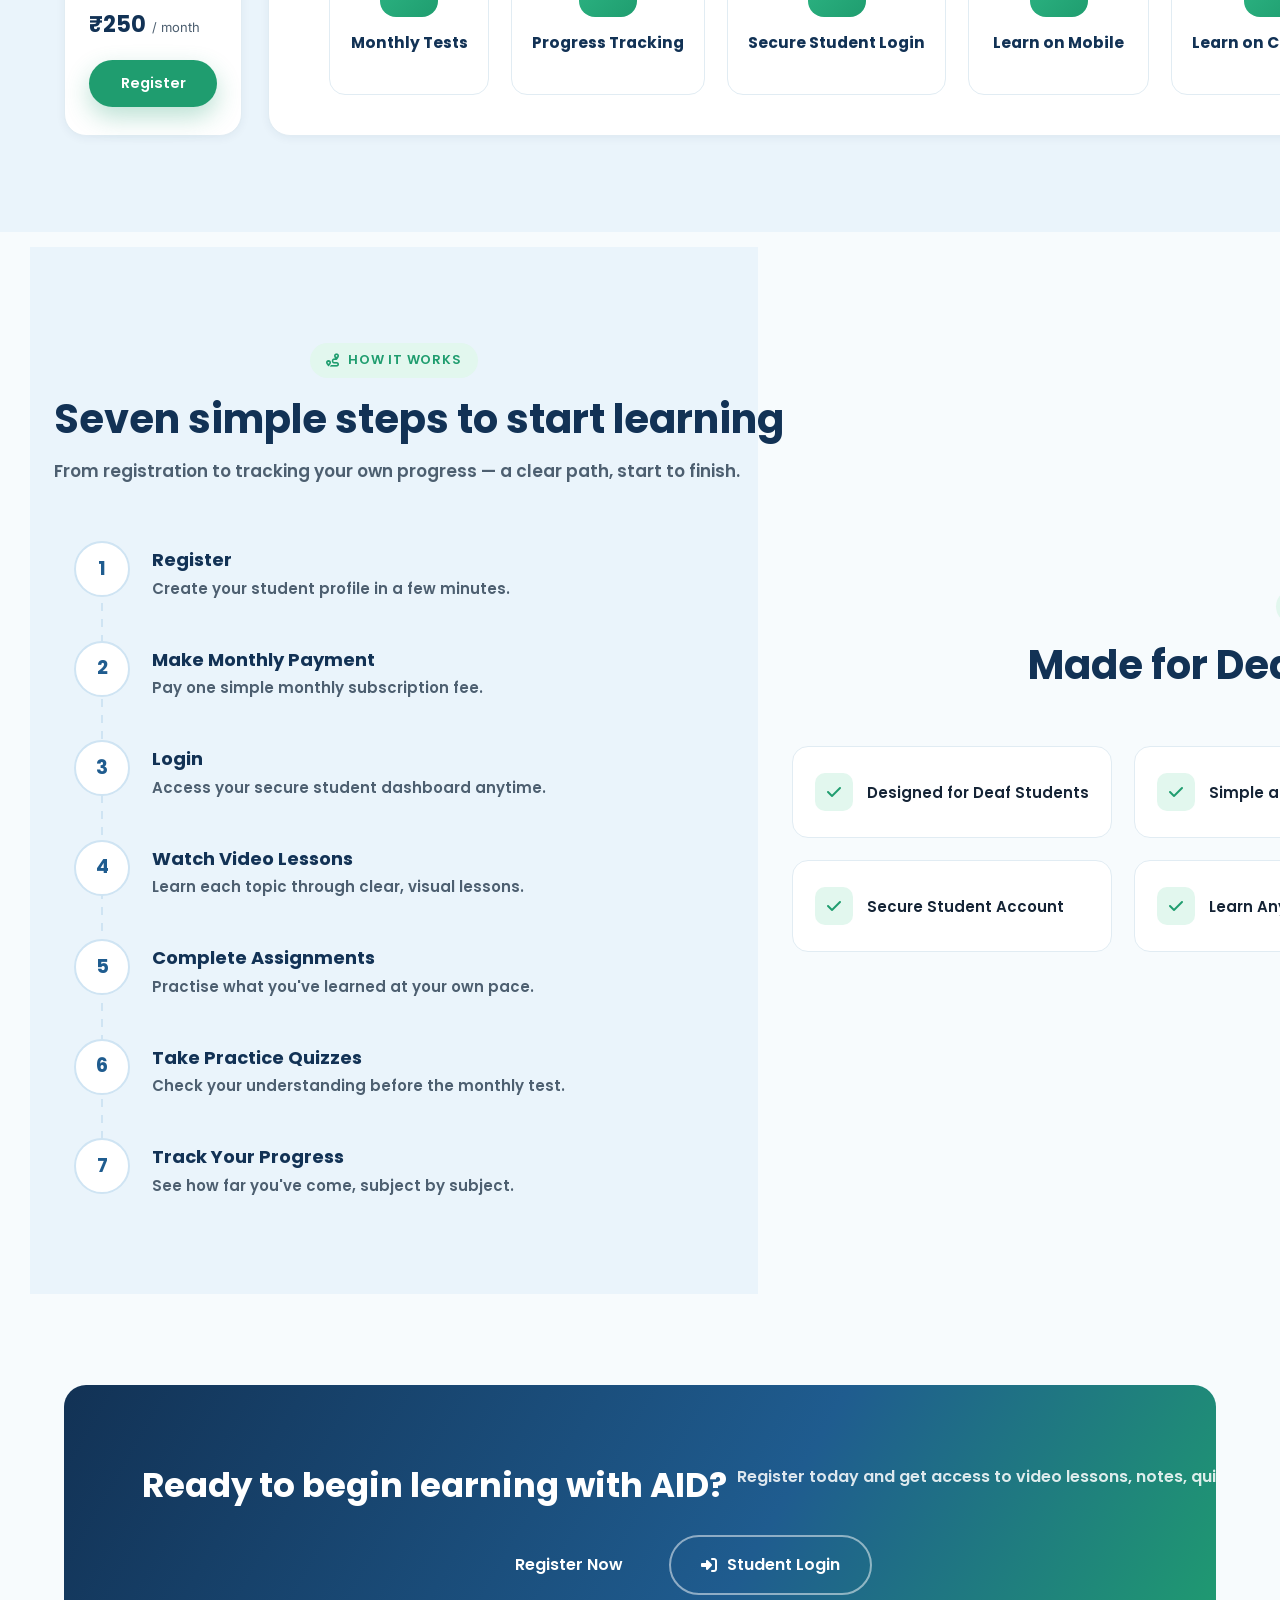
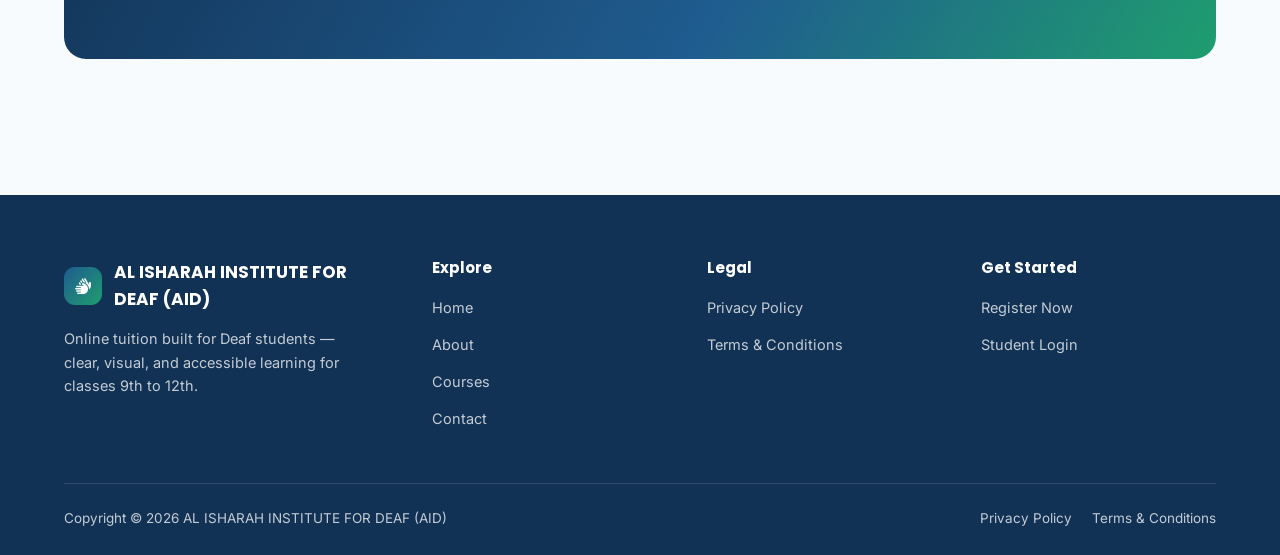
==== commit 14f3417a: "Update index.html" ====
--- a/index.html
+++ b/index.html
@@ -522,13 +522,13 @@
       <a href="#contact">Contact</a>
       <div class="nav-actions" style="margin-top:14px;">
         <a href="#" class="btn btn-outline btn-block"><i class="fa-solid fa-user"></i> Student Login</a>
-        <a href="#" class="btn btn-primary btn-block" style="margin-top:10px;"><i class="fa-solid fa-pen"></i> Register Now</a>
+        <a href="register.html" class="btn btn-primary btn-block" style="margin-top:10px;"><i class="fa-solid fa-pen"></i> Register Now</a>
       </div>
     </nav>
 
     <div class="nav-actions">
       <a href="#" class="btn btn-ghost"><i class="fa-solid fa-user"></i> <span>Student Login</span></a>
-      <a href="#" class="btn btn-primary"><i class="fa-solid fa-pen"></i> <span>Register Now</span></a>
+      <a href="register.html" class="btn btn-primary><i class="fa-solid fa-pen"></i> <span>Register Now</span></a>
     </div>
 
     <button class="burger" id="burgerBtn" aria-label="Open menu" aria-expanded="false" aria-controls="navMenu">
@@ -555,7 +555,7 @@
       </div>
 
       <div class="hero-cta">
-        <a href="#" class="btn btn-primary"><i class="fa-solid fa-pen"></i> Register Now</a>
+        <a href="register.html" class="btn btn-primary"><i class="fa-solid fa-pen"></i> Register Now</a>
         <a href="#" class="btn btn-outline"><i class="fa-solid fa-right-to-bracket"></i> Student Login</a>
       </div>
     </div>
@@ -642,7 +642,7 @@
         <h3>9th Standard</h3>
         <div class="subject-list"><span>English</span><span>Maths</span><span>Science</span><span>Social Science</span></div>
         <div class="course-fee"><b>₹250</b><span>/ month</span></div>
-        <a href="#" class="btn btn-primary">Register</a>
+        <a href="register.html" class="btn btn-primary">Register</a>
       </div>
 
       <div class="course-card reveal" data-medium="english">
@@ -650,7 +650,7 @@
         <h3>10th Standard</h3>
         <div class="subject-list"><span>English</span><span>Maths</span><span>Science</span><span>Social Science</span></div>
         <div class="course-fee"><b>₹300</b><span>/ month</span></div>
-        <a href="#" class="btn btn-primary">Register</a>
+        <a href="register.html" class="btn btn-primary>Register</a>
       </div>
 
       <div class="course-card reveal" data-medium="english">
@@ -658,7 +658,7 @@
         <h3>11th Standard</h3>
         <div class="subject-list"><span>English</span><span>Economics</span><span>Accountancy</span><span>Commerce</span></div>
         <div class="course-fee"><b>₹300</b><span>/ month</span></div>
-        <a href="#" class="btn btn-primary">Register</a>
+        <a href="register.html" class="btn btn-primary>Register</a>
       </div>
 
       <div class="course-card reveal" data-medium="english">
@@ -666,7 +666,7 @@
         <h3>12th Standard</h3>
         <div class="subject-list"><span>English</span><span>Economics</span><span>Accountancy</span><span>Commerce</span></div>
         <div class="course-fee"><b>₹350</b><span>/ month</span></div>
-        <a href="#" class="btn btn-primary">Register</a>
+        <a href="register.html" class="btn btn-primary>Register</a>
       </div>
 
       <div class="course-card reveal" data-medium="tamil">
@@ -674,7 +674,7 @@
         <h3>9th Standard</h3>
         <div class="subject-list"><span>Tamil</span><span>Maths</span><span>Science</span><span>Social Science</span></div>
         <div class="course-fee"><b>₹250</b><span>/ month</span></div>
-        <a href="#" class="btn btn-primary">Register</a>
+        <a href="register.html" class="btn btn-primary>Register</a>
       </div>
 
       <div class="course-card reveal" data-medium="tamil">
@@ -682,7 +682,7 @@
         <h3>10th Standard</h3>
         <div class="subject-list"><span>Tamil</span><span>Maths</span><span>Science</span><span>Social Science</span></div>
         <div class="course-fee"><b>₹300</b><span>/ month</span></div>
-        <a href="#" class="btn btn-primary">Register</a>
+        <a href="register.html" class="btn btn-primary>Register</a>
       </div>
 
       <div class="course-card reveal" data-medium="tamil">
@@ -690,7 +690,7 @@
         <h3>11th Standard</h3>
         <div class="subject-list"><span>Tamil</span><span>Economics</span><span>Accountancy</span><span>Commerce</span></div>
         <div class="course-fee"><b>₹300</b><span>/ month</span></div>
-        <a href="#" class="btn btn-primary">Register</a>
+        <a href="register.html" class="btn btn-primary>Register</a>
       </div>
 
       <div class="course-card reveal" data-medium="tamil">
@@ -698,7 +698,7 @@
         <h3>12th Standard</h3>
         <div class="subject-list"><span>Tamil</span><span>Economics</span><span>Accountancy</span><span>Commerce</span></div>
         <div class="course-fee"><b>₹350</b><span>/ month</span></div>
-        <a href="#" class="btn btn-primary">Register</a>
+        <a href="register.html" class="btn btn-primary>Register</a>
       </div>
 
     </div>
@@ -822,7 +822,7 @@
       <h2>Ready to begin learning with AID?</h2>
       <p>Register today and get access to video lessons, notes, quizzes and AI tutor support — all in one place.</p>
       <div class="cta-actions">
-        <a href="#" class="btn btn-primary"><i class="fa-solid fa-pen"></i> Register Now</a>
+        <a href="register.html" class="btn btn-primary><i class="fa-solid fa-pen"></i> Register Now</a>
         <a href="#" class="btn btn-outline"><i class="fa-solid fa-right-to-bracket"></i> Student Login</a>
       </div>
     </div>
